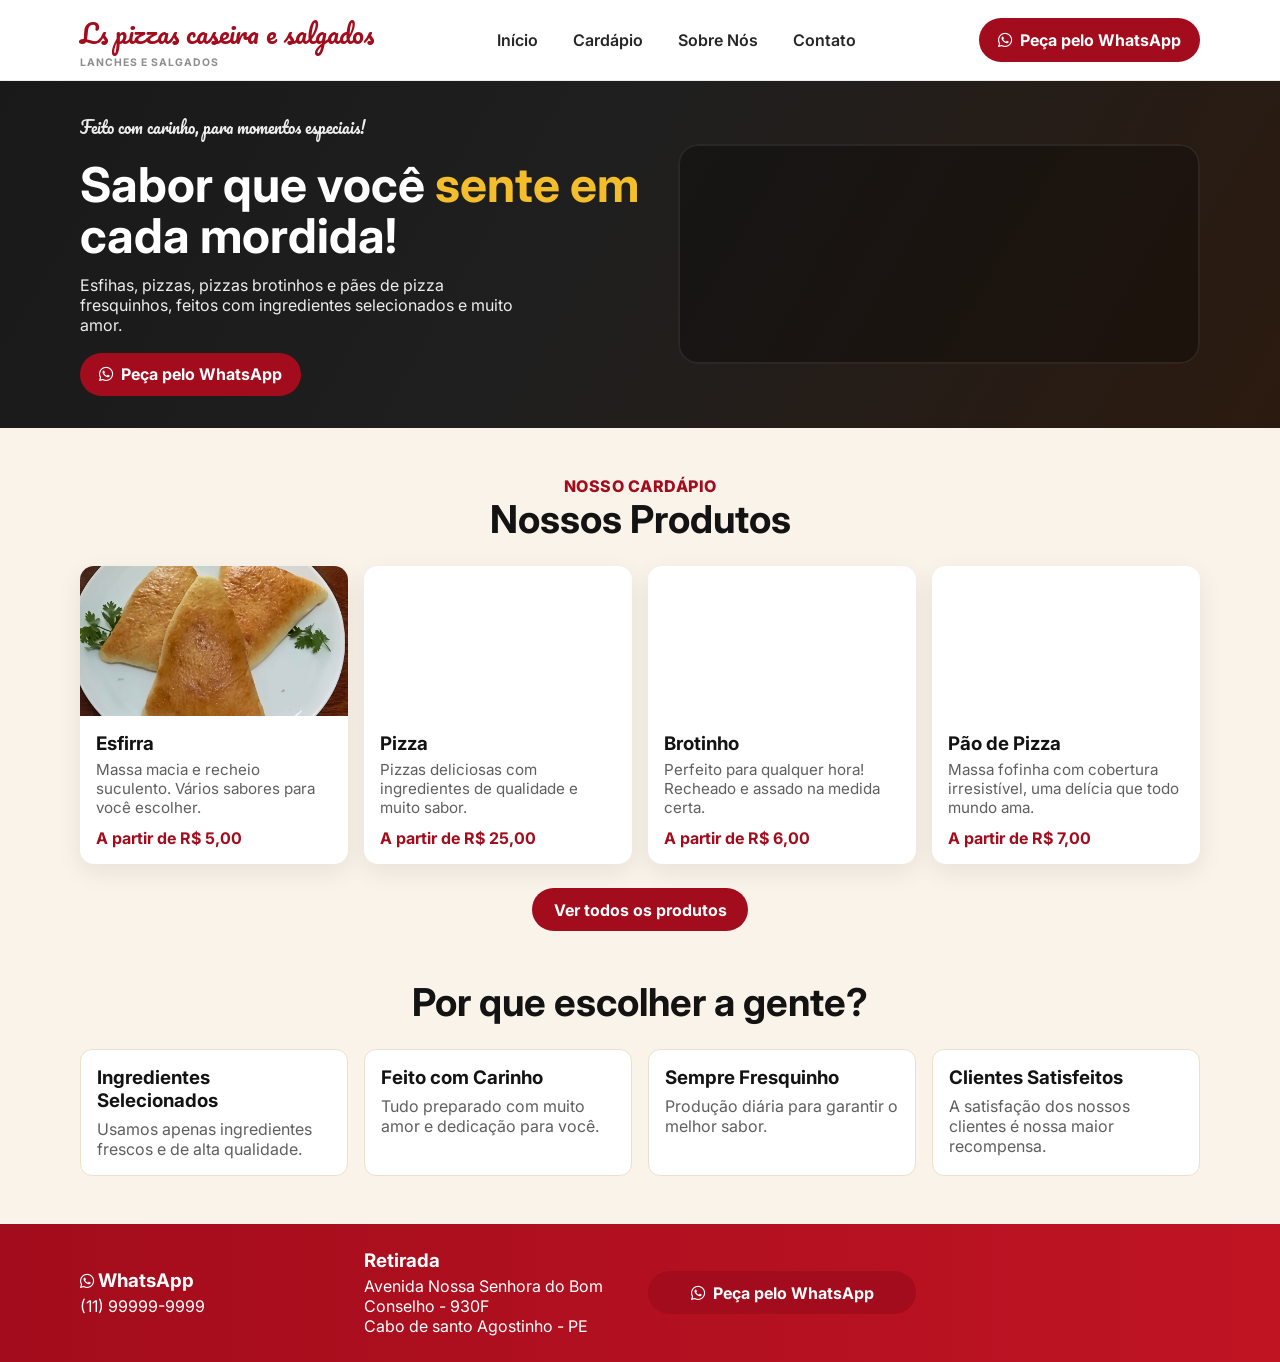
==== index.html @ 22e89f46 "feat:  criando um novo site" ====
<!DOCTYPE html>
<html lang="pt-BR">

<head>
  <meta charset="UTF-8">
  <meta name="viewport" content="width=device-width, initial-scale=1.0">
  <title>Sabor & Cia | Lanches e Salgados</title>
  <link rel="preconnect" href="https://fonts.googleapis.com">
  <link rel="preconnect" href="https://fonts.gstatic.com" crossorigin>
  <link href="https://fonts.googleapis.com/css2?family=Inter:wght@400;500;700;800&family=Pacifico&display=swap"
    rel="stylesheet">
  <link rel="stylesheet" href="https://cdnjs.cloudflare.com/ajax/libs/font-awesome/6.5.2/css/all.min.css"
    crossorigin="anonymous" referrerpolicy="no-referrer">
  <link rel="stylesheet" href="estilos/style.css">
</head>

<body>
  <header class="topo">
    <div class="container nav-wrapper">
      <a href="index.html" class="logo">
        <span class="logo-script">Ls pizzas caseira e salgados</span>
        <span class="logo-sub">LANCHES E SALGADOS</span>
      </a>

      <button class="hamburger" id="menuToggle" aria-label="Abrir menu" aria-expanded="false"
        aria-controls="menuPrincipal">
        <span></span>
        <span></span>
        <span></span>
      </button>

      <nav class="menu" id="menuPrincipal">
        <ul>
          <li><a href="index.html">Início</a></li>
          <li><a href="paginas/cardapio.html">Cardápio</a></li>
          <li><a href="paginas/sobre.html">Sobre Nós</a></li>
          <li><a href="https://wa.me/5511999999999" target="_blank" rel="noopener noreferrer">Contato</a></li>
        </ul>
      </nav>

      <a class="btn-whatsapp desktop-only" href="https://wa.me/5511999999999" target="_blank" rel="noopener noreferrer">
        <i class="fa-brands fa-whatsapp icone-whatsapp" aria-hidden="true"></i>
        Peça pelo WhatsApp
      </a>
    </div>
  </header>

  <main>
    <section class="hero">
      <div class="container hero-content">
        <div class="hero-texto">
          <p class="hero-frase">Feito com carinho, para momentos especiais!</p>
          <h1>Sabor que você <span>sente em</span> cada mordida!</h1>
          <p>Esfihas, pizzas, pizzas brotinhos e pães de pizza fresquinhos, feitos com ingredientes selecionados e muito
            amor.</p>
          <a class="btn-whatsapp" href="https://wa.me/5511999999999" target="_blank" rel="noopener noreferrer"><i
              class="fa-brands fa-whatsapp icone-whatsapp" aria-hidden="true"></i>Peça pelo WhatsApp</a>
        </div>
        <div class="hero-art"></div>
      </div>
    </section>

    <section class="produtos" id="cardapio">
      <div class="container">
        <p class="secao-tag">Nosso Cardápio</p>
        <h2>Nossos Produtos</h2>
        <div class="cards">
          <article class="card">
            <div class="card-img img-esfiha"></div>
            <div class="card-corpo">
              <h3>Esfirra</h3>
              <p>Massa macia e recheio suculento. Vários sabores para você escolher.</p>
              <strong>A partir de R$ 5,00</strong>
            </div>
          </article>

          <article class="card">
            <div class="card-img img-pizza"></div>
            <div class="card-corpo">
              <h3>Pizza</h3>
              <p>Pizzas deliciosas com ingredientes de qualidade e muito sabor.</p>
              <strong>A partir de R$ 25,00</strong>
            </div>
          </article>

          <article class="card">
            <div class="card-img img-brotinho"></div>
            <div class="card-corpo">
              <h3>Brotinho</h3>
              <p>Perfeito para qualquer hora! Recheado e assado na medida certa.</p>
              <strong>A partir de R$ 6,00</strong>
            </div>
          </article>

          <article class="card">
            <div class="card-img img-pao"></div>
            <div class="card-corpo">
              <h3>Pão de Pizza</h3>
              <p>Massa fofinha com cobertura irresistível, uma delícia que todo mundo ama.</p>
              <strong>A partir de R$ 7,00</strong>
            </div>
          </article>
        </div>
        <a class="btn-ver" href="paginas/cardapio.html">Ver todos os produtos</a>
      </div>
    </section>

    <section class="diferenciais">
      <div class="container">
        <h2>Por que escolher a gente?</h2>
        <div class="itens">
          <article>
            <h3>Ingredientes Selecionados</h3>
            <p>Usamos apenas ingredientes frescos e de alta qualidade.</p>
          </article>
          <article>
            <h3>Feito com Carinho</h3>
            <p>Tudo preparado com muito amor e dedicação para você.</p>
          </article>
          <article>
            <h3>Sempre Fresquinho</h3>
            <p>Produção diária para garantir o melhor sabor.</p>
          </article>
          <article>
            <h3>Clientes Satisfeitos</h3>
            <p>A satisfação dos nossos clientes é nossa maior recompensa.</p>
          </article>
        </div>
      </div>
    </section>
  </main>

  <footer class="rodape">
    <div class="container rodape-grid">
      <div>
        <h3><i class="fa-brands fa-whatsapp icone-whatsapp" aria-hidden="true"></i>  WhatsApp</h3>
        <p>(11) 99999-9999</p>
      </div>
      <div>
        <h3>Retirada</h3>
        <p>Avenida Nossa Senhora do Bom Conselho - 930F<br>Cabo de santo Agostinho - PE</p>
      </div>
      <a class="btn-whatsapp" href="https://wa.me/5511999999999" target="_blank" rel="noopener noreferrer">
        <i class="fa-brands fa-whatsapp icone-whatsapp" aria-hidden="true"></i>
        Peça pelo WhatsApp
      </a>
    </div>
  </footer>

  <script src="javascript/menu.js"></script>
</body>

</html>
---- estilos/style.css ----
:root {
  --vinho: #a30c1c;
  --vinho-escuro: #7f0613;
  --amarelo: #f3bd2b;
  --preto: #131313;
  --creme: #f9f3e9;
  --branco: #ffffff;
  --cinza: #5f5f5f;
}

* {
  margin: 0;
  padding: 0;
  box-sizing: border-box;
}

body {
  font-family: "Inter", sans-serif;
  background: var(--creme);
  color: var(--preto);
}

.container {
  width: min(1120px, 92%);
  margin: 0 auto;
}

.topo {
  background: var(--branco);
  position: sticky;
  top: 0;
  z-index: 1000;
  border-bottom: 1px solid #ececec;
}

.nav-wrapper {
  min-height: 80px;
  display: flex;
  align-items: center;
  justify-content: space-between;
  gap: 1rem;
}

.logo {
  text-decoration: none;
  display: flex;
  flex-direction: column;
}

.logo-script {
  font-family: "Pacifico", cursive;
  color: var(--vinho);
  font-size: 1.6rem;
}

.logo-sub {
  color: #8d8d8d;
  letter-spacing: 1px;
  font-size: 0.65rem;
  font-weight: 700;
}

.menu {
  display: flex;
  align-items: center;
}

.menu ul {
  list-style: none;
  display: flex;
  align-items: center;
  gap: 0.5rem;
}

.menu li {
  display: flex;
}

.menu a {
  text-decoration: none;
  color: #262626;
  font-weight: 600;
  width: 100%;
  display: inline-flex;
  align-items: center;
  padding: 0.55rem 0.85rem;
  border-radius: 10px;
  transition: background-color 0.25s ease, color 0.25s ease;
  -webkit-tap-highlight-color: transparent;
}

.menu a:hover {
  background-color: #f7e5c0;
  color: var(--vinho);
}

.btn-whatsapp {
  text-decoration: none;
  background: var(--vinho);
  color: var(--branco);
  font-weight: 700;
  border-radius: 999px;
  padding: 0.72rem 1.2rem;
  display: inline-flex;
  align-items: center;
  justify-content: center;
  gap: 0.5rem;
  transition: 0.3s ease;
}

.btn-whatsapp:hover {
  background: var(--vinho-escuro);
}

.icone-whatsapp {
  font-size: 1.02rem;
  line-height: 1;
}

.hero {
  background: linear-gradient(120deg, #191919 0%, #1f1f1f 45%, #2b1a0f 100%);
  color: var(--branco);
  padding: 2rem 0;
}

.hero-content {
  display: grid;
  grid-template-columns: 1fr;
  gap: 1.5rem;
}

.hero-frase {
  color: #ffd798;
  font-family: "Pacifico", cursive;
  margin-bottom: 0.8rem;
}

.hero h1 {
  font-size: clamp(1.8rem, 4vw, 3rem);
  line-height: 1.08;
  margin-bottom: 0.8rem;
}

.hero h1 span {
  color: var(--amarelo);
}

.hero-texto p {
  max-width: 45ch;
  margin-bottom: 1.1rem;
  color: #ededed;
}

.hero-art {
  min-height: 220px;
  border-radius: 20px;
  background-image: linear-gradient(rgba(0, 0, 0, 0.28), rgba(0, 0, 0, 0.28)), url("https://images.pexels.com/photos/825661/pexels-photo-825661.jpeg?auto=compress&cs=tinysrgb&w=1200");
  background-size: cover;
  background-position: center;
  background-repeat: no-repeat;
  box-shadow: inset 0 0 0 2px rgba(255, 255, 255, 0.08);
}

.produtos {
  padding: 3rem 0;
}

.secao-tag {
  color: var(--vinho);
  font-weight: 800;
  text-transform: uppercase;
  letter-spacing: 0.5px;
  text-align: center;
}

.produtos h2,
.diferenciais h2 {
  text-align: center;
  font-size: clamp(1.7rem, 4vw, 2.4rem);
  margin-bottom: 1.5rem;
}

.cards {
  display: grid;
  grid-template-columns: 1fr;
  gap: 1rem;
}

.card {
  background: var(--branco);
  border-radius: 14px;
  overflow: hidden;
  box-shadow: 0 8px 24px rgba(23, 23, 23, 0.08);
}

.card-img {
  height: 150px;
  background-size: cover;
  background-position: center;
  background-repeat: no-repeat;
}

.img-esfiha {
  background-image: url("../imagens/esfirras.png");
  background-position: center 42%;
  background-size: cover;
}
.img-pizza { background-image: url("https://images.pexels.com/photos/315755/pexels-photo-315755.jpeg?auto=compress&cs=tinysrgb&w=900"); }
.img-brotinho { background-image: url("https://images.pexels.com/photos/1775043/pexels-photo-1775043.jpeg?auto=compress&cs=tinysrgb&w=900"); }
.img-pao { background-image: url("https://images.pexels.com/photos/1586947/pexels-photo-1586947.jpeg?auto=compress&cs=tinysrgb&w=900"); }

.card-corpo {
  padding: 1rem;
}

.card h3 {
  margin-bottom: 0.35rem;
}

.card p {
  color: var(--cinza);
  margin-bottom: 0.7rem;
  font-size: 0.95rem;
}

.card strong {
  color: var(--vinho);
}

.btn-ver {
  margin: 1.5rem auto 0;
  display: block;
  width: fit-content;
  text-decoration: none;
  background: var(--vinho);
  color: var(--branco);
  font-weight: 700;
  border-radius: 999px;
  padding: 0.72rem 1.35rem;
}

.btn-voltar {
  width: fit-content;
  text-decoration: none;
  display: inline-flex;
  align-items: center;
  gap: 0.45rem;
  color: var(--vinho);
  background: #fff1d3;
  border: 1px solid #f0d39c;
  border-radius: 999px;
  padding: 0.48rem 0.95rem;
  margin: 0 0 1rem;
  font-weight: 700;
  -webkit-tap-highlight-color: transparent;
}

.btn-voltar:hover {
  background: #ffe6b8;
}

.diferenciais {
  padding: 0 0 3rem;
}

.itens {
  display: grid;
  grid-template-columns: 1fr;
  gap: 1rem;
}

.itens article {
  background: var(--branco);
  padding: 1rem;
  border-radius: 12px;
  border: 1px solid #eee0ca;
}

.itens p {
  color: var(--cinza);
  margin-top: 0.4rem;
}

.rodape {
  background: linear-gradient(90deg, var(--vinho) 0, #c01423 100%);
  color: var(--branco);
  padding: 1.6rem 0;
}

.rodape-grid {
  display: grid;
  grid-template-columns: 1fr;
  gap: 1rem;
  align-items: center;
}

.rodape h3 {
  margin-bottom: 0.25rem;
}

.hamburger {
  border: 0;
  background: transparent;
  width: 44px;
  height: 44px;
  display: none;
  cursor: pointer;
  position: relative;
}

.hamburger span {
  position: absolute;
  left: 8px;
  right: 8px;
  height: 3px;
  background: var(--vinho);
  border-radius: 999px;
  transition: transform 0.35s ease, opacity 0.25s ease, top 0.35s ease;
}

.hamburger span:nth-child(1) { top: 12px; }
.hamburger span:nth-child(2) { top: 20px; }
.hamburger span:nth-child(3) { top: 28px; }

.hamburger.active span:nth-child(1) {
  top: 20px;
  transform: rotate(45deg);
}

.hamburger.active span:nth-child(2) {
  opacity: 0;
}

.hamburger.active span:nth-child(3) {
  top: 20px;
  transform: rotate(-45deg);
}

.desktop-only {
  display: inline-flex;
}

.menu-overlay {
  position: fixed;
  inset: 0;
  background: rgba(19, 19, 19, 0.45);
  opacity: 0;
  visibility: hidden;
  transition: opacity 0.25s ease;
  z-index: 950;
}

.menu-overlay.show {
  opacity: 1;
  visibility: visible;
}

@media (max-width: 900px) {
  .desktop-only {
    display: none;
  }

  .hamburger {
    display: block;
    z-index: 1100;
  }

  .menu {
    position: fixed;
    top: 0;
    right: 0;
    width: min(320px, 82vw);
    height: 100dvh;
    background: linear-gradient(180deg, #8f0815, #b30f20);
    padding: 6rem 1.3rem 2rem;
    display: block;
    transform: translateX(110%);
    transition: transform 0.42s cubic-bezier(0.2, 0.9, 0.2, 1);
    box-shadow: -10px 0 30px rgba(0, 0, 0, 0.24);
    z-index: 1000;
  }

  .menu a {
    color: var(--branco);
    font-size: 1.1rem;
    width: 100%;
    padding: 0.75rem 0.9rem;
    border-radius: 8px;
  }

  .menu ul {
    width: 100%;
    flex-direction: column;
    align-items: stretch;
    gap: 0.4rem;
  }

  .menu li {
    width: 100%;
  }

  .menu a:hover {
    color: var(--branco);
    background-color: rgba(255, 255, 255, 0.16);
  }

  .menu.open {
    transform: translateX(0);
  }
}

@media (min-width: 700px) {
  .cards {
    grid-template-columns: repeat(2, 1fr);
  }

  .itens,
  .rodape-grid {
    grid-template-columns: repeat(2, 1fr);
  }
}

@media (min-width: 1024px) {
  .hero-content {
    grid-template-columns: 1.1fr 1fr;
    align-items: center;
  }

  .cards {
    grid-template-columns: repeat(4, 1fr);
  }

  .itens,
  .rodape-grid {
    grid-template-columns: repeat(4, 1fr);
  }
}
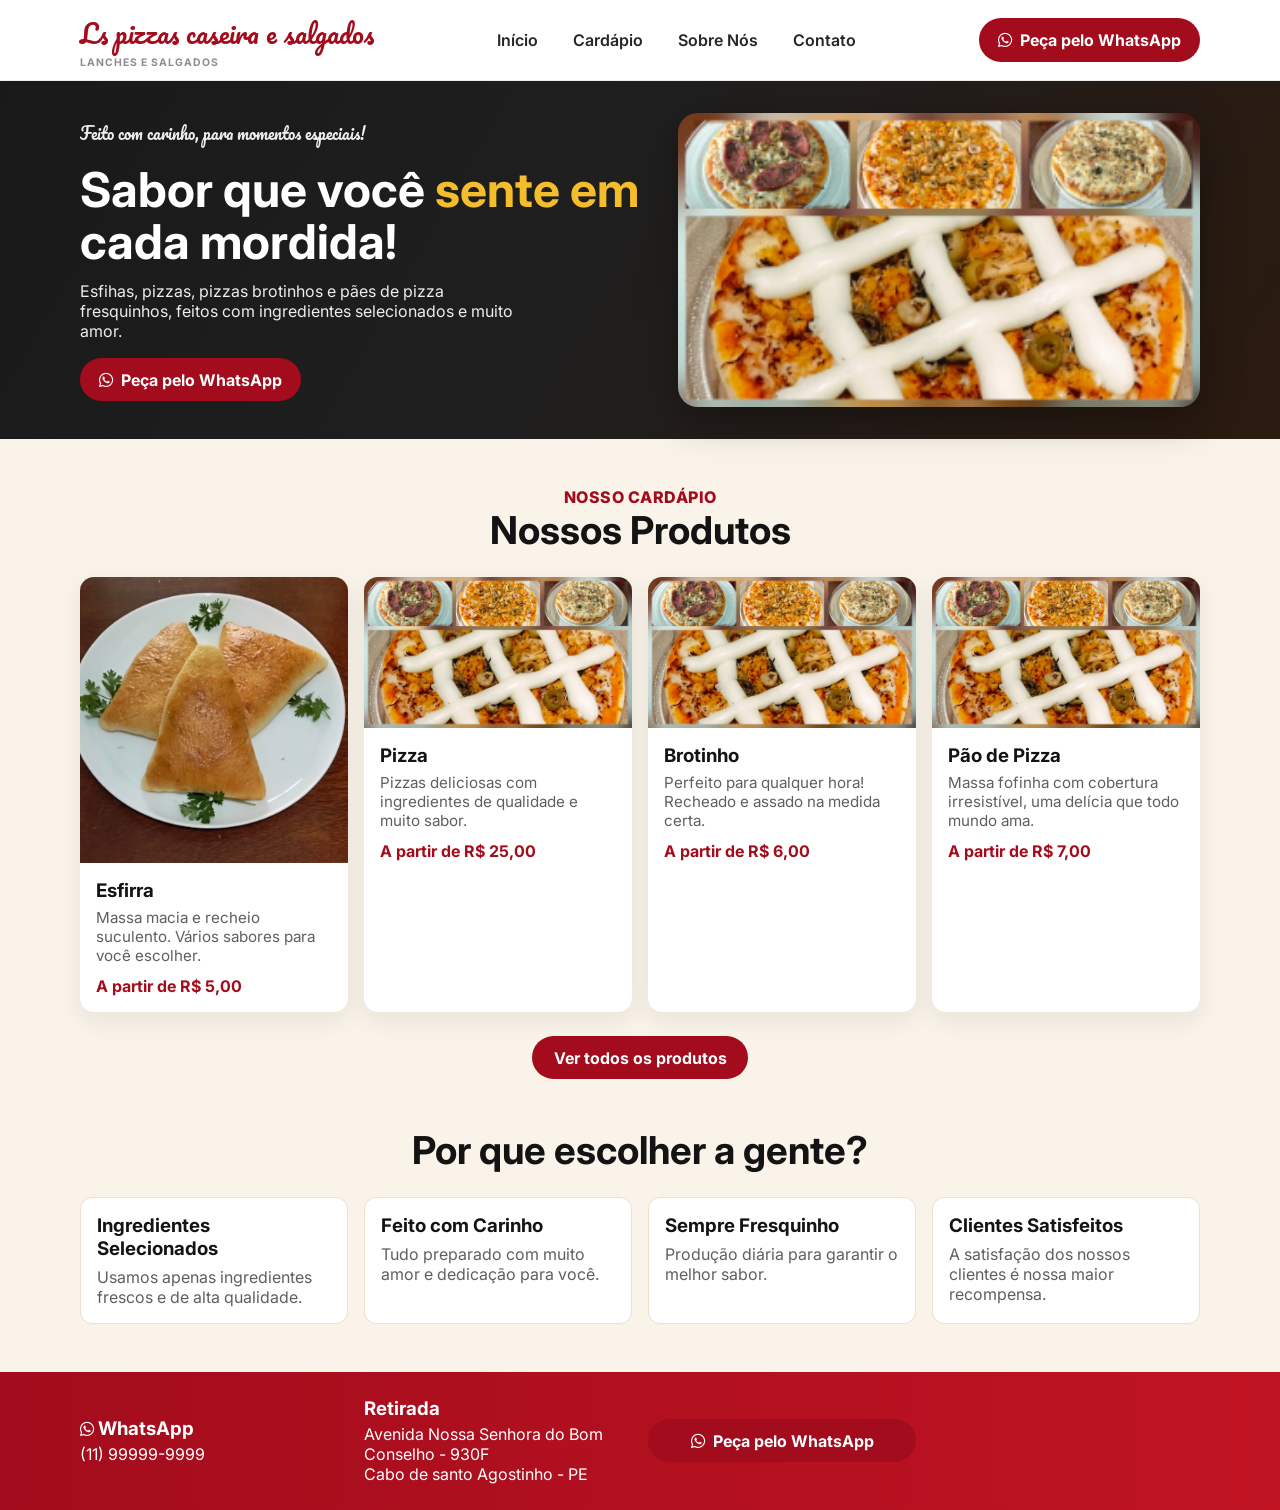
==== commit 7e26cd86: "atualizando para não perder o progresso perto do final." ====
--- a/index.html
+++ b/index.html
@@ -15,6 +15,7 @@
 </head>
 
 <body>
+  <a class="pular-conteudo" href="#conteudo-principal">Pular para o conteúdo principal</a>
   <header class="topo">
     <div class="container nav-wrapper">
       <a href="index.html" class="logo">
@@ -45,28 +46,36 @@
     </div>
   </header>
 
-  <main>
-    <section class="hero">
+  <main id="conteudo-principal">
+    <section class="hero" aria-labelledby="hero-titulo">
       <div class="container hero-content">
         <div class="hero-texto">
           <p class="hero-frase">Feito com carinho, para momentos especiais!</p>
-          <h1>Sabor que você <span>sente em</span> cada mordida!</h1>
+          <h1 id="hero-titulo">Sabor que você <span>sente em</span> cada mordida!</h1>
           <p>Esfihas, pizzas, pizzas brotinhos e pães de pizza fresquinhos, feitos com ingredientes selecionados e muito
             amor.</p>
           <a class="btn-whatsapp" href="https://wa.me/5511999999999" target="_blank" rel="noopener noreferrer"><i
               class="fa-brands fa-whatsapp icone-whatsapp" aria-hidden="true"></i>Peça pelo WhatsApp</a>
         </div>
-        <div class="hero-art"></div>
+        <figure class="hero-art">
+          <img src="imagens/pizzas-montagem.png" width="1200" height="900"
+            alt="Montagem com três pizzas brotinho variadas na parte superior e, abaixo, pizza grande de frango com requeijão cremoso em formato de treliça e azeitonas."
+            decoding="async" fetchpriority="high">
+        </figure>
       </div>
     </section>
 
-    <section class="produtos" id="cardapio">
+    <section class="produtos" id="cardapio" aria-labelledby="titulo-produtos">
       <div class="container">
         <p class="secao-tag">Nosso Cardápio</p>
-        <h2>Nossos Produtos</h2>
+        <h2 id="titulo-produtos">Nossos Produtos</h2>
         <div class="cards">
           <article class="card">
-            <div class="card-img img-esfiha"></div>
+            <figure class="card-media">
+              <img src="imagens/esfirras.png" width="900" height="900"
+                alt="Três esfirras triangulares douradas com casca brilhante, decoradas com coentro, em prato branco sobre mesa de madeira."
+                loading="lazy" decoding="async">
+            </figure>
             <div class="card-corpo">
               <h3>Esfirra</h3>
               <p>Massa macia e recheio suculento. Vários sabores para você escolher.</p>
@@ -75,7 +84,11 @@
           </article>
 
           <article class="card">
-            <div class="card-img img-pizza"></div>
+            <figure class="card-media">
+              <img src="imagens/pizzas-montagem.png" width="1200" height="900"
+                alt="Pizza grande de frango com requeijão cremoso em treliça e azeitonas — referência visual da pizza tradicional."
+                loading="lazy" decoding="async">
+            </figure>
             <div class="card-corpo">
               <h3>Pizza</h3>
               <p>Pizzas deliciosas com ingredientes de qualidade e muito sabor.</p>
@@ -84,7 +97,10 @@
           </article>
 
           <article class="card">
-            <div class="card-img img-brotinho"></div>
+            <figure class="card-media">
+              <img src="imagens/pizzas-montagem.png" width="1200" height="900"
+                alt="Pizza brotinho individual com frango desfiado, milho e azeitonas." loading="lazy" decoding="async">
+            </figure>
             <div class="card-corpo">
               <h3>Brotinho</h3>
               <p>Perfeito para qualquer hora! Recheado e assado na medida certa.</p>
@@ -93,7 +109,11 @@
           </article>
 
           <article class="card">
-            <div class="card-img img-pao"></div>
+            <figure class="card-media">
+              <img src="imagens/pizzas-montagem.png" width="1200" height="900"
+                alt="Close de pizza com cobertura cremosa de requeijão em treliça, queijo derretido e azeitonas, em referência visual ao pão de pizza recheado."
+                loading="lazy" decoding="async">
+            </figure>
             <div class="card-corpo">
               <h3>Pão de Pizza</h3>
               <p>Massa fofinha com cobertura irresistível, uma delícia que todo mundo ama.</p>
@@ -105,9 +125,9 @@
       </div>
     </section>
 
-    <section class="diferenciais">
+    <section class="diferenciais" aria-labelledby="titulo-diferenciais">
       <div class="container">
-        <h2>Por que escolher a gente?</h2>
+        <h2 id="titulo-diferenciais">Por que escolher a gente?</h2>
         <div class="itens">
           <article>
             <h3>Ingredientes Selecionados</h3>
--- a/estilos/style.css
+++ b/estilos/style.css
@@ -20,6 +20,38 @@
   color: var(--preto);
 }
 
+.sr-only {
+  position: absolute;
+  width: 1px;
+  height: 1px;
+  padding: 0;
+  margin: -1px;
+  overflow: hidden;
+  clip: rect(0, 0, 0, 0);
+  white-space: nowrap;
+  border: 0;
+}
+
+.pular-conteudo {
+  position: absolute;
+  left: -9999px;
+  top: 0;
+  z-index: 2000;
+  padding: 0.75rem 1.1rem;
+  background: var(--vinho);
+  color: var(--branco);
+  font-weight: 700;
+  text-decoration: none;
+  border-radius: 0 0 10px 0;
+  -webkit-tap-highlight-color: transparent;
+}
+
+.pular-conteudo:focus {
+  left: 0;
+  outline: 2px solid var(--amarelo);
+  outline-offset: 2px;
+}
+
 .container {
   width: min(1120px, 92%);
   margin: 0 auto;
@@ -45,6 +77,7 @@
   text-decoration: none;
   display: flex;
   flex-direction: column;
+  -webkit-tap-highlight-color: transparent;
 }
 
 .logo-script {
@@ -106,6 +139,7 @@
   justify-content: center;
   gap: 0.5rem;
   transition: 0.3s ease;
+  -webkit-tap-highlight-color: transparent;
 }
 
 .btn-whatsapp:hover {
@@ -152,13 +186,19 @@
 }
 
 .hero-art {
-  min-height: 220px;
+  margin: 0;
   border-radius: 20px;
-  background-image: linear-gradient(rgba(0, 0, 0, 0.28), rgba(0, 0, 0, 0.28)), url("https://images.pexels.com/photos/825661/pexels-photo-825661.jpeg?auto=compress&cs=tinysrgb&w=1200");
-  background-size: cover;
-  background-position: center;
-  background-repeat: no-repeat;
-  box-shadow: inset 0 0 0 2px rgba(255, 255, 255, 0.08);
+  overflow: hidden;
+  box-shadow:
+    inset 0 0 0 2px rgba(255, 255, 255, 0.08),
+    0 12px 40px rgba(0, 0, 0, 0.35);
+  line-height: 0;
+}
+
+.hero-art img {
+  width: 100%;
+  height: auto;
+  display: block;
 }
 
 .produtos {
@@ -193,21 +233,19 @@
   box-shadow: 0 8px 24px rgba(23, 23, 23, 0.08);
 }
 
-.card-img {
-  height: 150px;
-  background-size: cover;
-  background-position: center;
-  background-repeat: no-repeat;
-}
-
-.img-esfiha {
-  background-image: url("../imagens/esfirras.png");
-  background-position: center 42%;
-  background-size: cover;
-}
-.img-pizza { background-image: url("https://images.pexels.com/photos/315755/pexels-photo-315755.jpeg?auto=compress&cs=tinysrgb&w=900"); }
-.img-brotinho { background-image: url("https://images.pexels.com/photos/1775043/pexels-photo-1775043.jpeg?auto=compress&cs=tinysrgb&w=900"); }
-.img-pao { background-image: url("https://images.pexels.com/photos/1586947/pexels-photo-1586947.jpeg?auto=compress&cs=tinysrgb&w=900"); }
+.card-media {
+  margin: 0;
+  overflow: hidden;
+  background: #ebe6dc;
+}
+
+.card-media img {
+  width: 100%;
+  height: 70%;
+  object-fit: cover;
+  object-position: center;
+  display: block;
+}
 
 .card-corpo {
   padding: 1rem;
@@ -237,6 +275,7 @@
   font-weight: 700;
   border-radius: 999px;
   padding: 0.72rem 1.35rem;
+  -webkit-tap-highlight-color: transparent;
 }
 
 .btn-voltar {
